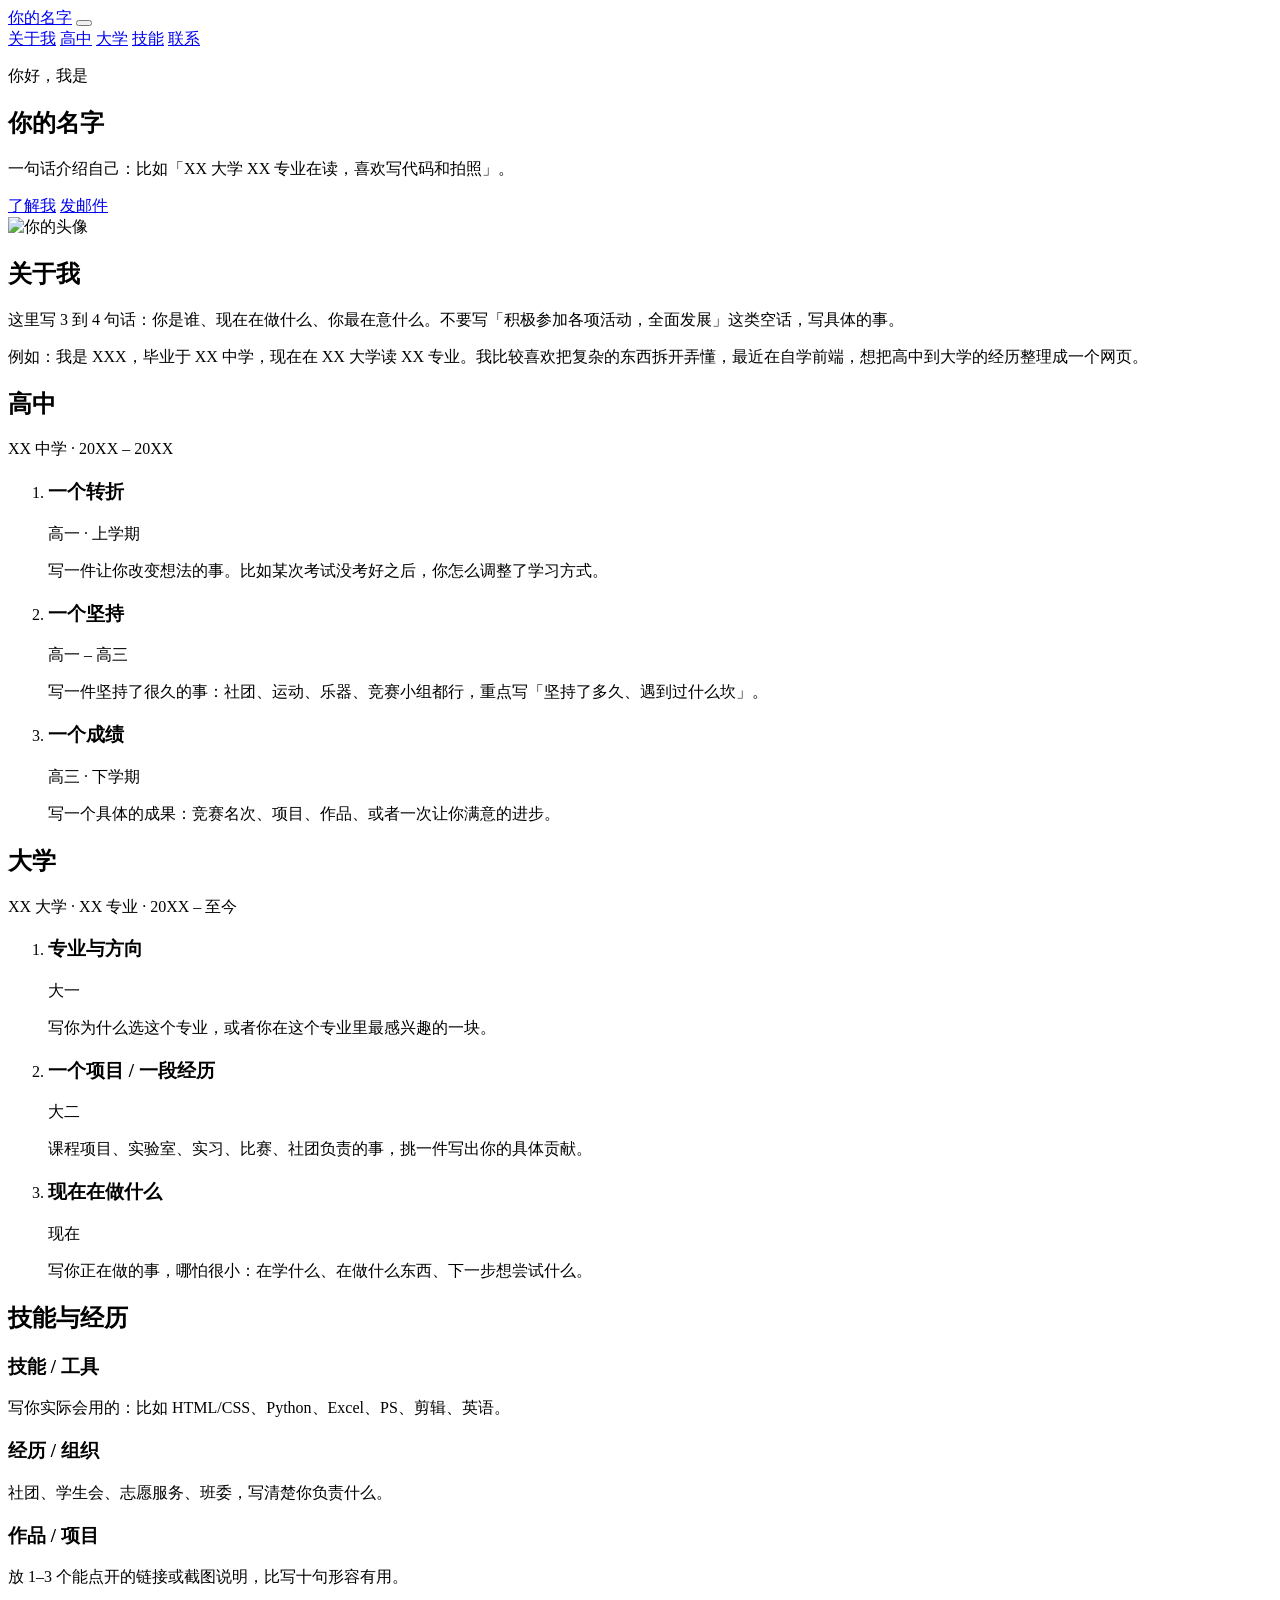
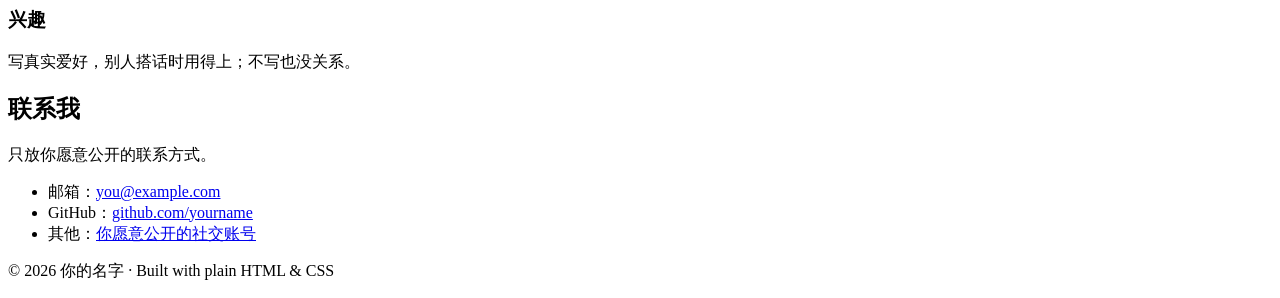
==== index.html @ 25de1c69 "Add files via upload first upload" ====
<!DOCTYPE html>
<html lang="zh-CN">
<head>
  <meta charset="UTF-8" />
  <meta name="viewport" content="width=device-width, initial-scale=1.0" />
  <title>你的名字 · 个人简介</title>
  <meta name="description" content="你的名字的个人主页：高中与大学的学习生活记录。" />
  <meta name="author" content="你的名字" />

  <!-- 分享到微信/QQ 时显示的卡片信息，发布后把两处链接改成真实地址 -->
  <meta property="og:type" content="website" />
  <meta property="og:title" content="你的名字 · 个人简介" />
  <meta property="og:description" content="你的名字的个人主页：高中与大学的学习生活记录。" />
  <meta property="og:url" content="https://dayubuzhishui.com/" />

  <link rel="icon" href="assets/img/avatar.svg" type="image/svg+xml" />
  <link rel="stylesheet" href="assets/css/style.css" />
</head>
<body>

  <header class="site-header">
    <div class="container header-inner">
      <a class="brand" href="#top">你的名字</a>
      <button class="nav-toggle" id="navToggle" aria-label="打开导航" aria-expanded="false" aria-controls="siteNav">
        <span></span><span></span><span></span>
      </button>
      <nav class="site-nav" id="siteNav">
        <a href="#about">关于我</a>
        <a href="#highschool">高中</a>
        <a href="#university">大学</a>
        <a href="#skills">技能</a>
        <a href="#contact">联系</a>
      </nav>
    </div>
  </header>

  <main id="top">

    <!-- ========== 首屏 ========== -->
    <section class="hero container">
      <div class="hero-text">
        <p class="eyebrow">你好，我是</p>
        <h1>你的名字</h1>
        <p class="tagline">一句话介绍自己：比如「XX 大学 XX 专业在读，喜欢写代码和拍照」。</p>
        <div class="hero-actions">
          <a class="btn btn-primary" href="#about">了解我</a>
          <a class="btn btn-ghost" href="mailto:you@example.com">发邮件</a>
        </div>
      </div>
      <div class="hero-media">
        <img src="assets/img/avatar.svg" alt="你的头像" width="240" height="240" />
      </div>
    </section>

    <!-- ========== 关于我 ========== -->
    <section id="about" class="section container" data-reveal>
      <h2 class="section-title">关于我</h2>
      <div class="section-body prose">
        <p>这里写 3 到 4 句话：你是谁、现在在做什么、你最在意什么。不要写「积极参加各项活动，全面发展」这类空话，写具体的事。</p>
        <p>例如：我是 XXX，毕业于 XX 中学，现在在 XX 大学读 XX 专业。我比较喜欢把复杂的东西拆开弄懂，最近在自学前端，想把高中到大学的经历整理成一个网页。</p>
      </div>
    </section>

    <!-- ========== 高中 ========== -->
    <section id="highschool" class="section container" data-reveal>
      <h2 class="section-title">高中</h2>
      <p class="section-lead">XX 中学 · 20XX – 20XX</p>

      <ol class="timeline">
        <li class="timeline-item">
          <h3>一个转折</h3>
          <p class="time">高一 · 上学期</p>
          <p>写一件让你改变想法的事。比如某次考试没考好之后，你怎么调整了学习方式。</p>
        </li>
        <li class="timeline-item">
          <h3>一个坚持</h3>
          <p class="time">高一 – 高三</p>
          <p>写一件坚持了很久的事：社团、运动、乐器、竞赛小组都行，重点写「坚持了多久、遇到过什么坎」。</p>
        </li>
        <li class="timeline-item">
          <h3>一个成绩</h3>
          <p class="time">高三 · 下学期</p>
          <p>写一个具体的成果：竞赛名次、项目、作品、或者一次让你满意的进步。</p>
        </li>
      </ol>
    </section>

    <!-- ========== 大学 ========== -->
    <section id="university" class="section container" data-reveal>
      <h2 class="section-title">大学</h2>
      <p class="section-lead">XX 大学 · XX 专业 · 20XX – 至今</p>

      <ol class="timeline">
        <li class="timeline-item">
          <h3>专业与方向</h3>
          <p class="time">大一</p>
          <p>写你为什么选这个专业，或者你在这个专业里最感兴趣的一块。</p>
        </li>
        <li class="timeline-item">
          <h3>一个项目 / 一段经历</h3>
          <p class="time">大二</p>
          <p>课程项目、实验室、实习、比赛、社团负责的事，挑一件写出你的具体贡献。</p>
        </li>
        <li class="timeline-item">
          <h3>现在在做什么</h3>
          <p class="time">现在</p>
          <p>写你正在做的事，哪怕很小：在学什么、在做什么东西、下一步想尝试什么。</p>
        </li>
      </ol>
    </section>

    <!-- ========== 技能 / 经历 ========== -->
    <section id="skills" class="section container" data-reveal>
      <h2 class="section-title">技能与经历</h2>
      <div class="cards">
        <article class="card">
          <h3>技能 / 工具</h3>
          <p>写你实际会用的：比如 HTML/CSS、Python、Excel、PS、剪辑、英语。</p>
        </article>
        <article class="card">
          <h3>经历 / 组织</h3>
          <p>社团、学生会、志愿服务、班委，写清楚你负责什么。</p>
        </article>
        <article class="card">
          <h3>作品 / 项目</h3>
          <p>放 1–3 个能点开的链接或截图说明，比写十句形容有用。</p>
        </article>
        <article class="card">
          <h3>兴趣</h3>
          <p>写真实爱好，别人搭话时用得上；不写也没关系。</p>
        </article>
      </div>
    </section>

    <!-- ========== 联系 ========== -->
    <section id="contact" class="section container" data-reveal>
      <h2 class="section-title">联系我</h2>
      <div class="section-body prose">
        <p>只放你愿意公开的联系方式。</p>
        <ul class="contact-list">
          <li>邮箱：<a href="mailto:you@example.com">you@example.com</a></li>
          <li>GitHub：<a href="https://github.com/yourname" target="_blank" rel="noopener">github.com/yourname</a></li>
          <li>其他：<a href="#" target="_blank" rel="noopener">你愿意公开的社交账号</a></li>
        </ul>
      </div>
    </section>

  </main>

  <footer class="site-footer">
    <div class="container">
      <p>© <span id="year">2026</span> 你的名字 · Built with plain HTML &amp; CSS</p>
    </div>
  </footer>

  <script src="assets/js/main.js"></script>
</body>
</html>
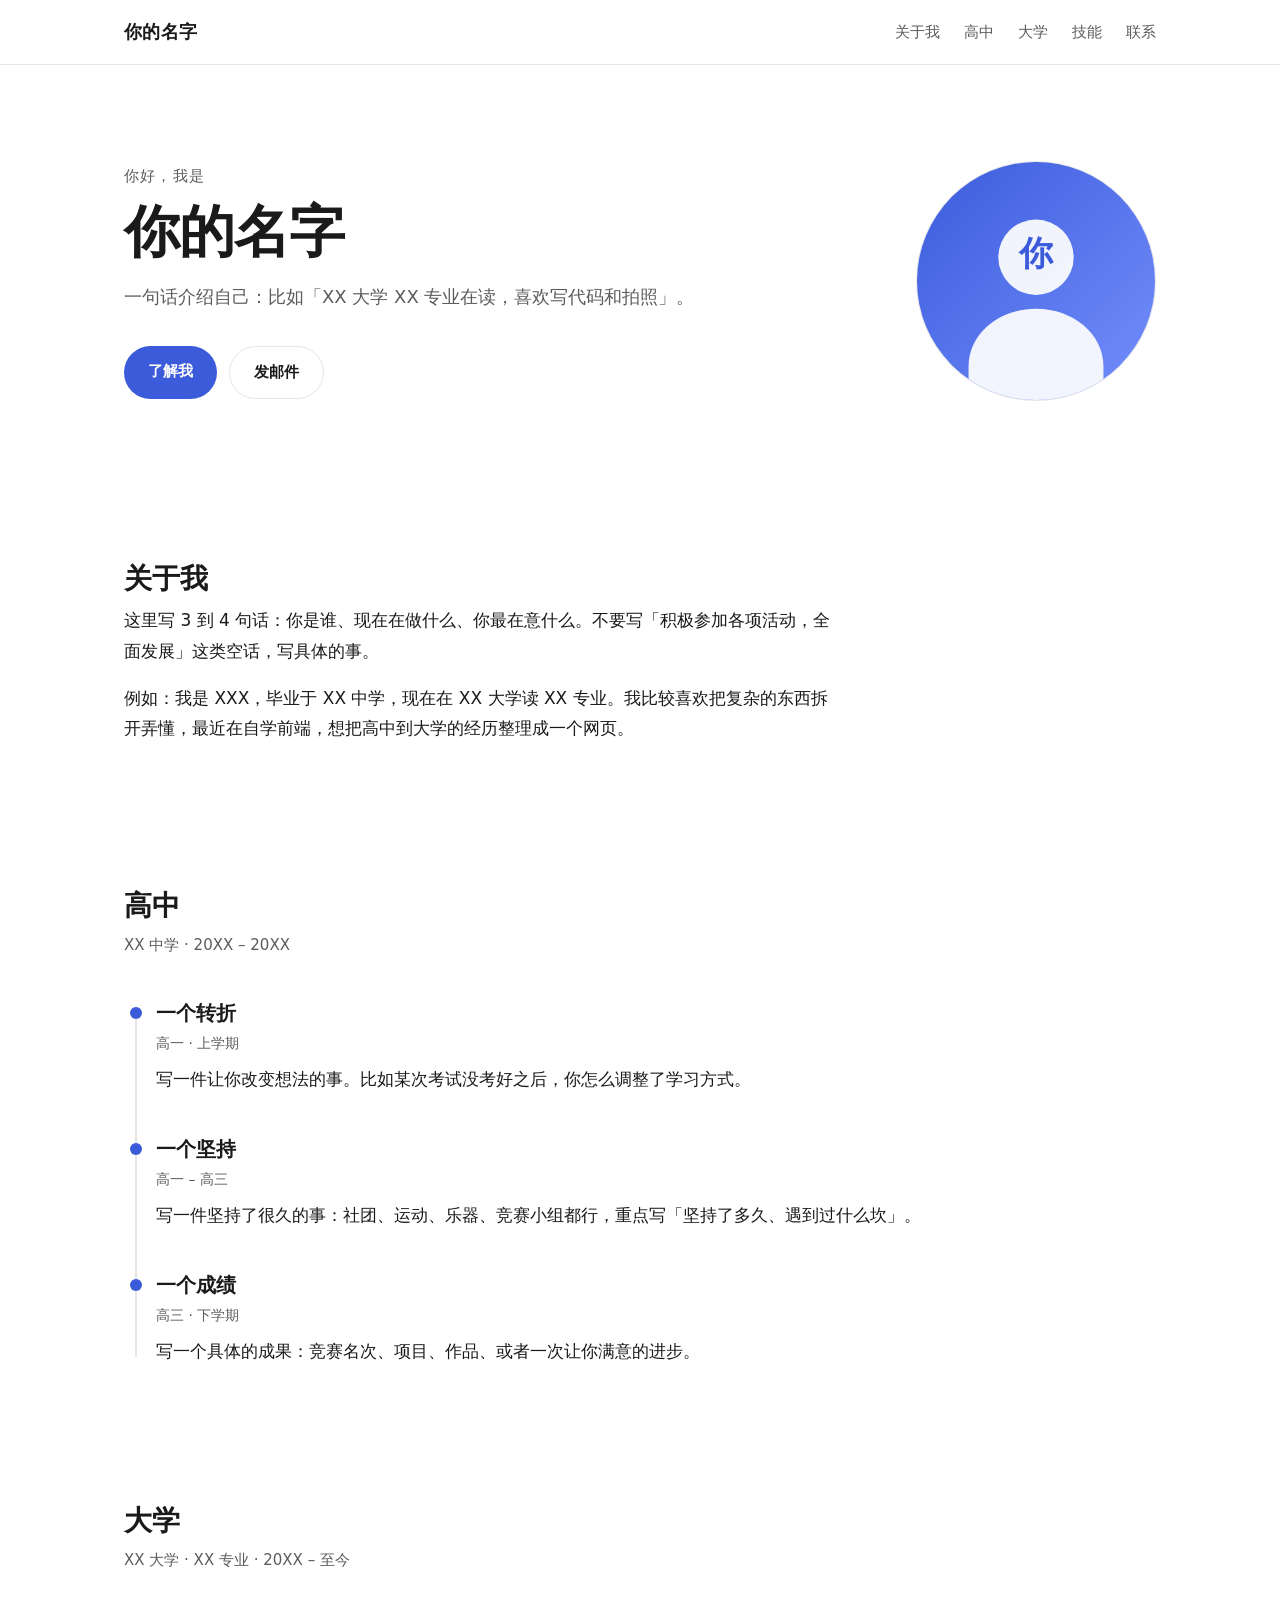
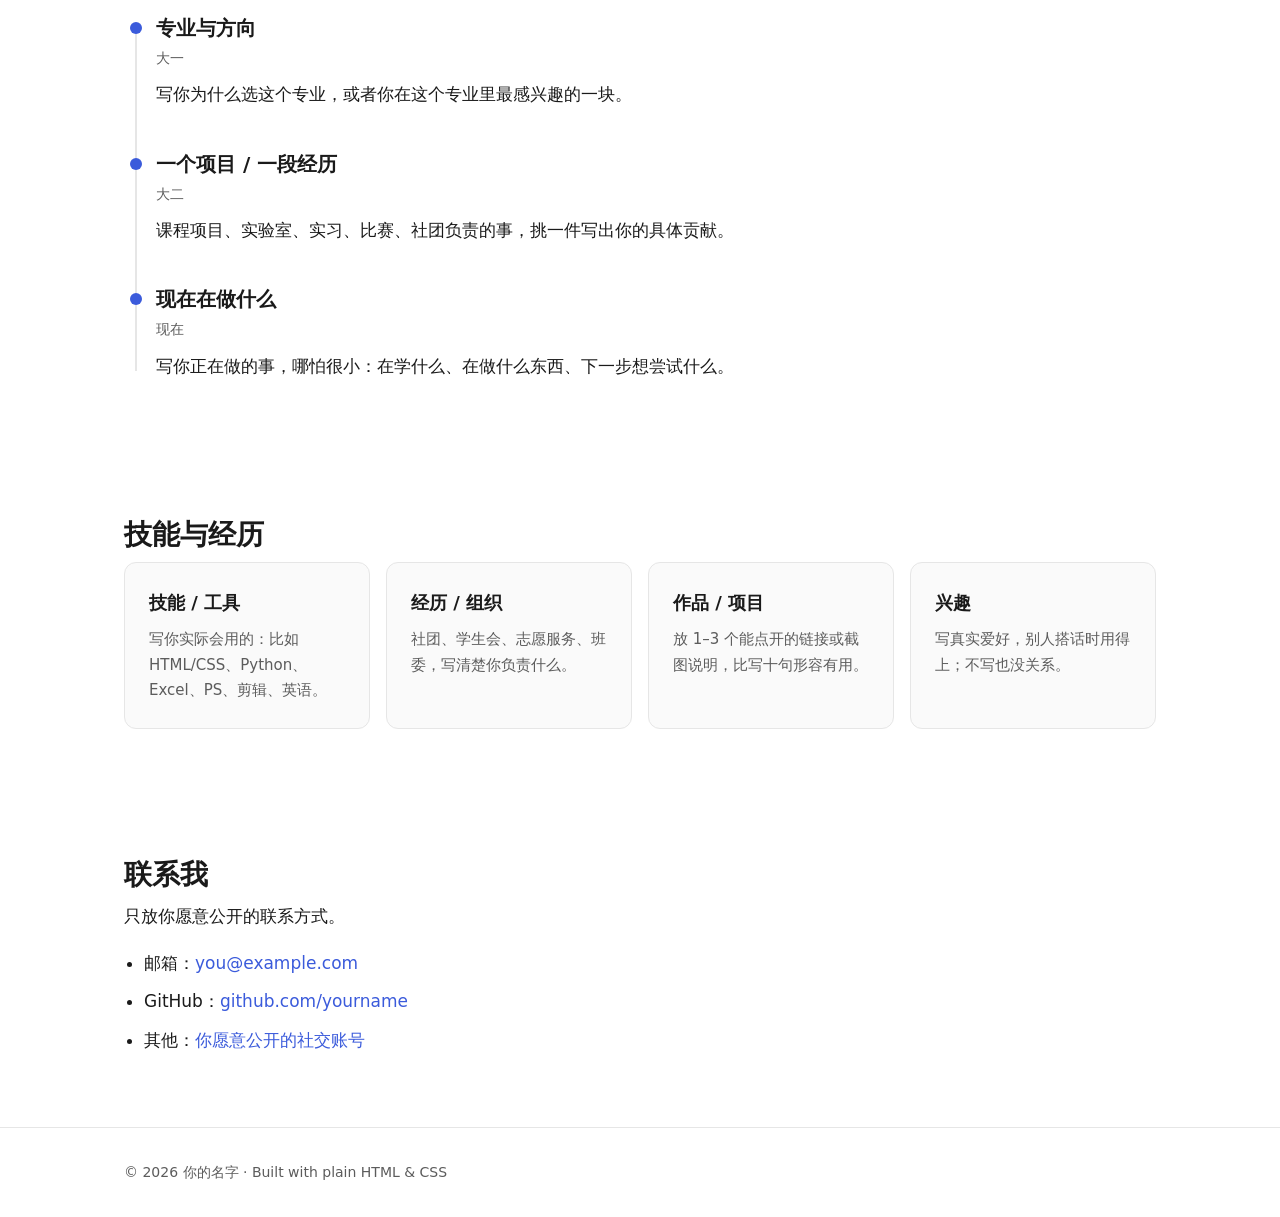
==== commit fa1a1b6c: "Update index.html" ====
--- a/index.html
+++ b/index.html
@@ -3,9 +3,9 @@
 <head>
   <meta charset="UTF-8" />
   <meta name="viewport" content="width=device-width, initial-scale=1.0" />
-  <title>你的名字 · 个人简介</title>
-  <meta name="description" content="你的名字的个人主页：高中与大学的学习生活记录。" />
-  <meta name="author" content="你的名字" />
+  <title>大雨不治水 · 个人简介</title>
+  <meta name="description" content="打雨不治水的个人主页：高中与大学的学习生活记录。" />
+  <meta name="author" content="大雨不治水" />
 
   <!-- 分享到微信/QQ 时显示的卡片信息，发布后把两处链接改成真实地址 -->
   <meta property="og:type" content="website" />
--- a/assets/css/style.css
+++ b/assets/css/style.css
@@ -0,0 +1,301 @@
+/* =========================================================
+   个人简介网站 · 样式表
+   想换整体风格？只改下面 :root 里的 6 个颜色变量就够了。
+   ========================================================= */
+
+:root {
+  /* —— 配色（浅色模式）—— */
+  --bg: #ffffff;
+  --text: #1a1a1a;
+  --muted: #5c5c5c;
+  --line: #e6e6e6;
+  --card: #fafafa;
+  --accent: #3b5bdb;
+
+  /* —— 版式 —— */
+  --container: 1080px;
+  --radius: 12px;
+  --font: "PingFang SC", "Microsoft YaHei", "Noto Sans SC", "Hiragino Sans GB", system-ui, -apple-system, "Segoe UI", sans-serif;
+}
+
+/* 系统开了深色模式就自动切（不用做开关） */
+@media (prefers-color-scheme: dark) {
+  :root {
+    --bg: #121212;
+    --text: #e8e8e8;
+    --muted: #a0a0a0;
+    --line: #2a2a2a;
+    --card: #1a1a1a;
+    --accent: #8ba4ff;
+  }
+}
+
+/* ---------- 基础重置 ---------- */
+* { box-sizing: border-box; }
+
+html { scroll-behavior: smooth; }
+
+body {
+  margin: 0;
+  background: var(--bg);
+  color: var(--text);
+  font-family: var(--font);
+  font-size: 17px;
+  line-height: 1.8;
+  -webkit-font-smoothing: antialiased;
+}
+
+img { max-width: 100%; height: auto; display: block; }
+
+a { color: var(--accent); text-decoration: none; }
+a:hover { text-decoration: underline; }
+
+/* 键盘 Tab 时能看到焦点，别删这条 */
+a:focus-visible,
+button:focus-visible {
+  outline: 2px solid var(--accent);
+  outline-offset: 3px;
+  border-radius: 4px;
+}
+
+.container {
+  width: 100%;
+  max-width: var(--container);
+  margin: 0 auto;
+  padding: 0 24px;
+}
+
+/* ---------- 顶栏 ---------- */
+.site-header {
+  position: sticky;
+  top: 0;
+  z-index: 20;
+  background: color-mix(in srgb, var(--bg) 88%, transparent);
+  backdrop-filter: blur(10px);
+  border-bottom: 1px solid var(--line);
+}
+
+.header-inner {
+  display: flex;
+  align-items: center;
+  justify-content: space-between;
+  height: 64px;
+}
+
+.brand {
+  font-weight: 700;
+  font-size: 18px;
+  color: var(--text);
+  letter-spacing: 0.02em;
+}
+.brand:hover { text-decoration: none; color: var(--accent); }
+
+.site-nav { display: flex; gap: 24px; }
+.site-nav a { color: var(--muted); font-size: 15px; }
+.site-nav a:hover { color: var(--accent); text-decoration: none; }
+
+.nav-toggle {
+  display: none;
+  width: 40px;
+  height: 40px;
+  padding: 10px 8px;
+  background: none;
+  border: 1px solid var(--line);
+  border-radius: 8px;
+  cursor: pointer;
+}
+.nav-toggle span {
+  display: block;
+  height: 2px;
+  margin: 4px 0;
+  background: var(--text);
+  border-radius: 2px;
+}
+
+/* ---------- 首屏 ---------- */
+.hero {
+  display: grid;
+  grid-template-columns: 1.4fr 1fr;
+  gap: 48px;
+  align-items: center;
+  padding-top: 96px;
+  padding-bottom: 96px;
+}
+
+.eyebrow {
+  margin: 0 0 8px;
+  color: var(--muted);
+  font-size: 15px;
+  letter-spacing: 0.08em;
+}
+
+.hero h1 {
+  margin: 0 0 16px;
+  font-size: 56px;
+  line-height: 1.2;
+  letter-spacing: -0.02em;
+}
+
+.tagline {
+  margin: 0 0 32px;
+  color: var(--muted);
+  font-size: 18px;
+  max-width: 34em;
+}
+
+.hero-actions { display: flex; gap: 12px; flex-wrap: wrap; }
+
+.btn {
+  display: inline-block;
+  padding: 12px 24px;
+  border-radius: 999px;
+  font-size: 15px;
+  font-weight: 600;
+  transition: transform .15s ease, opacity .15s ease;
+}
+.btn:hover { text-decoration: none; transform: translateY(-1px); }
+
+.btn-primary { background: var(--accent); color: #fff; }
+.btn-primary:hover { color: #fff; opacity: .9; }
+
+.btn-ghost { border: 1px solid var(--line); color: var(--text); }
+
+.hero-media img {
+  width: 240px;
+  height: 240px;
+  border-radius: 50%;
+  border: 1px solid var(--line);
+  margin-left: auto;
+}
+
+/* ---------- 通用区块 ---------- */
+.section { padding: 64px 24px; }
+
+.section-title {
+  margin: 0 0 8px;
+  font-size: 28px;
+  line-height: 1.3;
+}
+
+.section-lead { margin: 0 0 40px; color: var(--muted); font-size: 15px; }
+
+.section-body { max-width: 720px; }
+
+.prose p { margin: 0 0 16px; }
+
+/* ---------- 时间线 ---------- */
+.timeline {
+  position: relative;
+  list-style: none;
+  margin: 0;
+  padding: 0 0 0 32px;
+}
+.timeline::before {
+  content: "";
+  position: absolute;
+  left: 11px;
+  top: 10px;
+  bottom: 10px;
+  width: 2px;
+  background: var(--line);
+}
+
+.timeline-item { position: relative; margin-bottom: 40px; }
+.timeline-item:last-child { margin-bottom: 0; }
+
+.timeline-item::before {
+  content: "";
+  position: absolute;
+  left: -26px;
+  top: 8px;
+  width: 12px;
+  height: 12px;
+  border-radius: 50%;
+  background: var(--accent);
+}
+
+.timeline-item h3 { margin: 0 0 4px; font-size: 20px; line-height: 1.4; }
+.timeline-item .time { margin: 0 0 8px; color: var(--muted); font-size: 14px; }
+.timeline-item p { margin: 0 0 8px; }
+
+/* ---------- 卡片 ---------- */
+.cards {
+  display: grid;
+  grid-template-columns: repeat(auto-fit, minmax(240px, 1fr));
+  gap: 16px;
+}
+
+.card {
+  padding: 24px;
+  background: var(--card);
+  border: 1px solid var(--line);
+  border-radius: var(--radius);
+}
+.card h3 { margin: 0 0 8px; font-size: 18px; }
+.card p { margin: 0; color: var(--muted); font-size: 15px; line-height: 1.7; }
+
+/* ---------- 联系方式 ---------- */
+.contact-list { margin: 0; padding-left: 20px; }
+.contact-list li { margin-bottom: 8px; }
+
+/* ---------- 页脚 ---------- */
+.site-footer {
+  border-top: 1px solid var(--line);
+  padding: 32px 0;
+  color: var(--muted);
+  font-size: 14px;
+}
+.site-footer p { margin: 0; }
+
+/* ---------- 滚动淡入（JS 加上 html.js 之后才生效，关 JS 也能正常看） ---------- */
+@media (prefers-reduced-motion: no-preference) {
+  html.js [data-reveal] {
+    opacity: 0;
+    transform: translateY(16px);
+    transition: opacity .6s ease, transform .6s ease;
+  }
+  html.js [data-reveal].is-visible {
+    opacity: 1;
+    transform: none;
+  }
+}
+
+/* ---------- 手机端（768px 以下） ---------- */
+@media (max-width: 768px) {
+  body { font-size: 16px; }
+
+  .nav-toggle { display: block; }
+
+  .site-nav {
+    display: none;
+    position: absolute;
+    top: 64px;
+    left: 0;
+    right: 0;
+    flex-direction: column;
+    gap: 0;
+    padding: 8px 24px 16px;
+    background: var(--bg);
+    border-bottom: 1px solid var(--line);
+  }
+  .site-nav.is-open { display: flex; }
+  .site-nav a { padding: 12px 0; border-bottom: 1px solid var(--line); }
+  .site-nav a:last-child { border-bottom: none; }
+
+  .hero {
+    grid-template-columns: 1fr;
+    gap: 32px;
+    padding-top: 56px;
+    padding-bottom: 56px;
+    text-align: left;
+  }
+  .hero h1 { font-size: 40px; }
+  .hero-media img { width: 120px; height: 120px; margin-left: 0; }
+
+  .section { padding: 48px 24px; }
+  .section-title { font-size: 24px; }
+
+  .timeline { padding-left: 28px; }
+  .timeline::before { left: 9px; }
+  .timeline-item::before { left: -23px; }
+}
